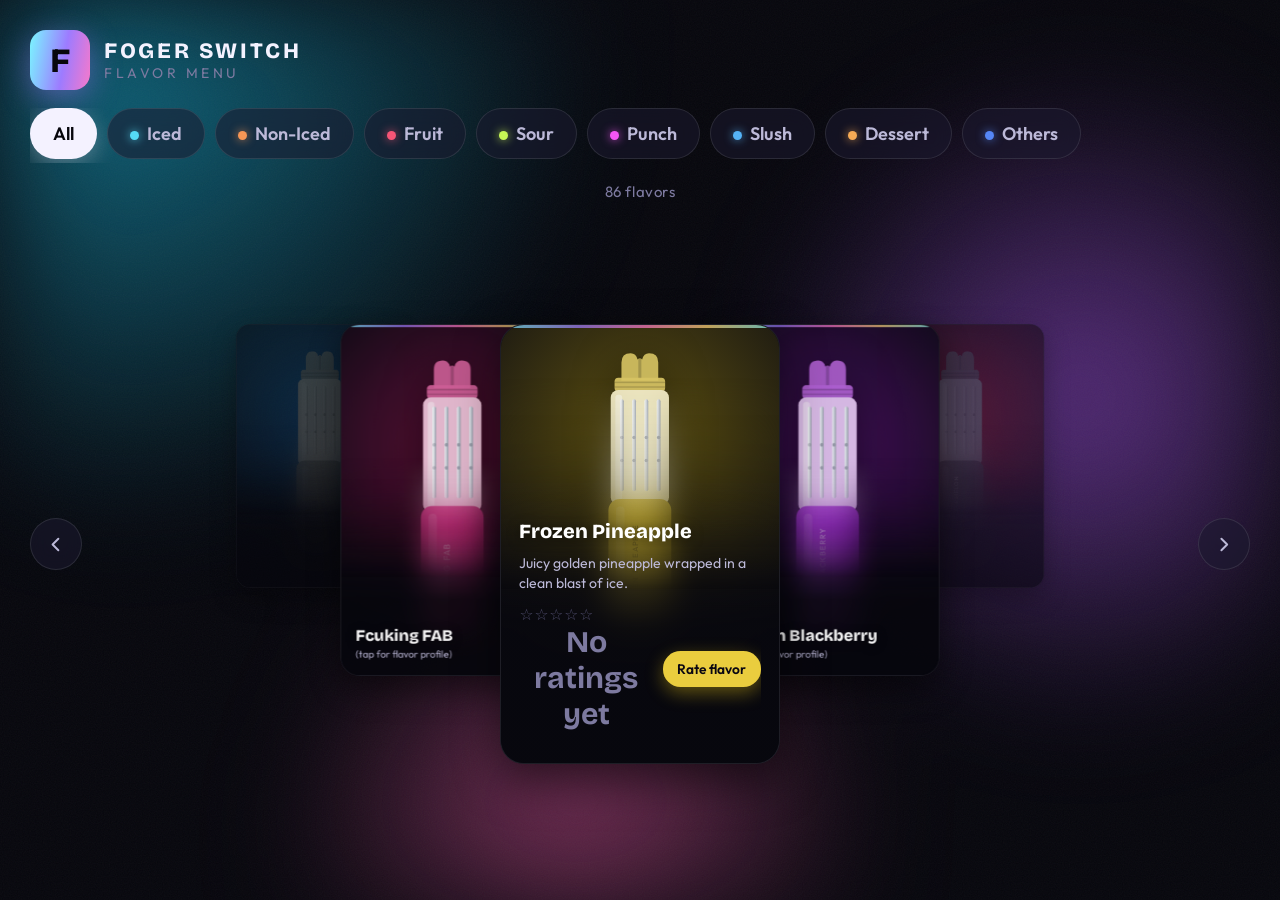
==== carousel.html @ e8deeb4f "Add infinite coverflow flavor carousel with momentum swipe + category filters Center flavor in the f" ====
<!DOCTYPE html>
<html lang="en">
<head>
<meta charset="UTF-8" />
<meta name="viewport" content="width=device-width, initial-scale=1.0, maximum-scale=1.0, user-scalable=no" />
<title>Foger Switch — Flavor Carousel</title>
<link rel="stylesheet" href="carousel.css" />
</head>
<body>
  <div class="aurora" aria-hidden="true"><span class="blob b1"></span><span class="blob b2"></span><span class="blob b3"></span></div>
  <div class="grain" aria-hidden="true"></div>

  <!-- idle attract -->
  <section id="attract" class="attract" aria-hidden="true">
    <div class="attract-inner">
      <p class="attract-kicker">Foger&nbsp;Switch</p>
      <h1 class="attract-title">Flavor<br/>Menu</h1>
      <p class="attract-sub">Tap anywhere to explore<br/><span id="attractCount">90</span> flavors</p>
      <div class="attract-pulse" aria-hidden="true"></div>
    </div>
  </section>

  <main id="app" class="app">
    <header class="topbar">
      <div class="brand">
        <span class="brand-mark">F</span>
        <span class="brand-text"><span class="brand-name">FOGER SWITCH</span><span class="brand-tag">Flavor Menu</span></span>
      </div>
    </header>

    <nav id="filters" class="filters" aria-label="Filter by category"></nav>
    <div class="count-row"><span id="resultCount" class="result-count"></span></div>

    <div class="carousel-wrap">
      <button id="prevBtn" class="nav-arrow left" aria-label="Previous flavor">
        <svg viewBox="0 0 24 24"><path d="M15 5l-7 7 7 7" fill="none" stroke="currentColor" stroke-width="2.4" stroke-linecap="round" stroke-linejoin="round"/></svg>
      </button>
      <div id="stage" class="stage">
        <div id="track" class="track"></div>
      </div>
      <button id="nextBtn" class="nav-arrow right" aria-label="Next flavor">
        <svg viewBox="0 0 24 24"><path d="M9 5l7 7-7 7" fill="none" stroke="currentColor" stroke-width="2.4" stroke-linecap="round" stroke-linejoin="round"/></svg>
      </button>
    </div>

    <p id="empty" class="empty" hidden>No flavors match that filter.</p>
  </main>

  <script src="carousel.js"></script>
</body>
</html>
---- carousel.css ----
/* ============================================================
   Foger Switch — Flavor Carousel
   Infinite coverflow: center flavor in the foreground, two
   mid-ground neighbors shifted up + cut off, two background
   neighbors shifted up more + mostly cut off (no identifying info).
   ============================================================ */
@font-face { font-family:"Bricolage"; src:url("fonts/bricolage.woff2") format("woff2"); font-weight:700; font-display:swap; }
@font-face { font-family:"Bricolage"; src:url("fonts/bricolage-800.woff2") format("woff2"); font-weight:800; font-display:swap; }
@font-face { font-family:"Outfit"; src:url("fonts/outfit-400.woff2") format("woff2"); font-weight:400; font-display:swap; }
@font-face { font-family:"Outfit"; src:url("fonts/outfit-600.woff2") format("woff2"); font-weight:600; font-display:swap; }

:root{
  --display:"Bricolage","Segoe UI",system-ui,sans-serif;
  --body:"Outfit","Segoe UI",system-ui,sans-serif;
  --bg:#07070d; --ink:#f4f2ff; --ink-soft:#bcb9d8; --ink-faint:#7d7aa0;
  --card:rgba(28,27,48,.55); --card-edge:rgba(255,255,255,.10);
  --holo:linear-gradient(100deg,#7af7ff 0%,#9d7bff 28%,#ff79c6 52%,#ffd479 74%,#7af7ff 100%);
  --ease:cubic-bezier(.22,.61,.36,1);
  --cw: clamp(190px, 24vw, 280px);
  --ch: clamp(300px, 38vw, 440px);
}
*{box-sizing:border-box;-webkit-tap-highlight-color:transparent;}
[hidden]{display:none !important;}
html,body{margin:0;height:100%;background:var(--bg);color:var(--ink);font-family:var(--body);overflow:hidden;user-select:none;}

/* atmosphere (shared look with the grid kiosk) */
.aurora{position:fixed;inset:0;z-index:0;overflow:hidden;filter:blur(60px);}
.blob{position:absolute;border-radius:50%;opacity:.5;mix-blend-mode:screen;will-change:transform;}
.b1{width:60vw;height:60vw;left:-10vw;top:-15vw;background:radial-gradient(circle at 30% 30%,#18d4ff,transparent 65%);animation:d1 26s var(--ease) infinite alternate;}
.b2{width:55vw;height:55vw;right:-12vw;top:5vh;background:radial-gradient(circle at 50% 50%,#b558ff,transparent 65%);animation:d2 32s var(--ease) infinite alternate;}
.b3{width:50vw;height:50vw;left:20vw;bottom:-20vw;background:radial-gradient(circle at 50% 50%,#ff5db1,transparent 64%);animation:d3 29s var(--ease) infinite alternate;}
@keyframes d1{to{transform:translate(18vw,12vh) scale(1.15);}}
@keyframes d2{to{transform:translate(-14vw,14vh) scale(1.1);}}
@keyframes d3{to{transform:translate(10vw,-16vh) scale(1.2);}}
.grain{position:fixed;inset:0;z-index:1;pointer-events:none;opacity:.045;
  background-image:url("data:image/svg+xml,%3Csvg xmlns='http://www.w3.org/2000/svg' width='160' height='160'%3E%3Cfilter id='n'%3E%3CfeTurbulence type='fractalNoise' baseFrequency='0.85' numOctaves='2'/%3E%3C/filter%3E%3Crect width='100%25' height='100%25' filter='url(%23n)'/%3E%3C/svg%3E");}

/* attract */
.attract{position:fixed;inset:0;z-index:60;display:grid;place-items:center;
  background:radial-gradient(120% 90% at 50% 30%, rgba(13,13,24,.4), #07070d 80%);
  opacity:0;visibility:hidden;transition:opacity .6s var(--ease),visibility .6s;}
.attract.show{opacity:1;visibility:visible;}
.attract-inner{text-align:center;}
.attract-kicker{font-family:var(--display);font-weight:700;letter-spacing:.5em;text-indent:.5em;font-size:clamp(14px,2.4vw,22px);color:var(--ink-soft);margin:0 0 .4em;text-transform:uppercase;}
.attract-title{font-family:var(--display);font-weight:800;margin:0;font-size:clamp(72px,18vw,230px);line-height:.86;letter-spacing:-.02em;background:var(--holo);background-size:220% 220%;-webkit-background-clip:text;background-clip:text;color:transparent;animation:holoShift 8s linear infinite;}
@keyframes holoShift{to{background-position:220% 0;}}
.attract-sub{font-family:var(--body);color:var(--ink-soft);font-size:clamp(18px,3vw,30px);margin:1.2em 0 0;line-height:1.4;}
.attract-sub span{color:var(--ink);font-weight:600;}
.attract-pulse{width:14px;height:14px;border-radius:50%;margin:2.2em auto 0;background:#7af7ff;box-shadow:0 0 0 0 rgba(122,247,255,.6);animation:pulse 1.8s var(--ease) infinite;}
@keyframes pulse{0%{box-shadow:0 0 0 0 rgba(122,247,255,.55);}70%{box-shadow:0 0 0 26px rgba(122,247,255,0);}100%{box-shadow:0 0 0 0 rgba(122,247,255,0);}}

/* app shell */
.app{position:relative;z-index:2;height:100%;display:flex;flex-direction:column;padding:clamp(16px,2.4vw,30px);gap:clamp(10px,1.4vw,18px);}
.topbar{flex:0 0 auto;display:flex;align-items:center;gap:clamp(16px,3vw,40px);flex-wrap:wrap;}
.brand{display:flex;align-items:center;gap:14px;flex:0 0 auto;}
.brand-mark{display:grid;place-items:center;width:clamp(44px,5vw,60px);height:clamp(44px,5vw,60px);font-family:var(--display);font-weight:800;font-size:clamp(24px,3vw,34px);border-radius:16px;color:#07070d;background:var(--holo);background-size:200% 200%;animation:holoShift 6s linear infinite;box-shadow:0 8px 30px rgba(157,123,255,.45);}
.brand-text{display:flex;flex-direction:column;line-height:1;}
.brand-name{font-family:var(--display);font-weight:800;letter-spacing:.12em;font-size:clamp(16px,2vw,22px);}
.brand-tag{font-family:var(--body);color:var(--ink-faint);font-size:clamp(11px,1.3vw,14px);letter-spacing:.25em;text-transform:uppercase;margin-top:4px;}

.filters{flex:0 0 auto;display:flex;gap:10px;overflow-x:auto;padding-bottom:4px;scrollbar-width:none;}
.filters::-webkit-scrollbar{display:none;}
.chip{--hue:250;flex:0 0 auto;cursor:pointer;font-family:var(--body);font-weight:600;font-size:clamp(14px,1.6vw,18px);color:var(--ink-soft);padding:clamp(9px,1.1vw,13px) clamp(16px,1.8vw,22px);border-radius:999px;background:var(--card);border:1px solid var(--card-edge);backdrop-filter:blur(10px);white-space:nowrap;transition:color .2s,border-color .2s,background .2s,transform .12s;}
.chip:active{transform:scale(.95);}
.chip .dot{display:inline-block;width:9px;height:9px;border-radius:50%;margin-right:8px;background:hsl(var(--hue) 90% 65%);box-shadow:0 0 10px hsl(var(--hue) 90% 65% / .8);vertical-align:middle;}
.chip.active{color:#07070d;font-weight:700;border-color:transparent;background:hsl(var(--hue) 90% 68%);box-shadow:0 6px 22px hsl(var(--hue) 90% 60% / .45);}
.chip.active .dot{background:#07070d;box-shadow:none;}
.chip.all.active{background:var(--ink);color:#07070d;box-shadow:0 6px 22px rgba(244,242,255,.3);}
.count-row{flex:0 0 auto;min-height:18px;text-align:center;}
.result-count{font-family:var(--body);color:var(--ink-faint);font-size:clamp(12px,1.3vw,15px);letter-spacing:.04em;}

.empty{flex:1 1 auto;display:grid;place-items:center;text-align:center;font-family:var(--display);font-weight:700;color:var(--ink-faint);font-size:clamp(20px,3vw,30px);}

/* ============================================================
   Carousel stage
   ============================================================ */
.carousel-wrap{flex:1 1 auto;min-height:0;position:relative;display:flex;align-items:center;gap:6px;}
.stage{position:relative;flex:1 1 auto;height:100%;overflow:hidden;touch-action:pan-y;cursor:grab;}
.stage.dragging{cursor:grabbing;}
.track{position:absolute;inset:0;}

.nav-arrow{flex:0 0 auto;width:clamp(38px,4.4vw,52px);height:clamp(38px,4.4vw,52px);border-radius:50%;
  background:var(--card);border:1px solid var(--card-edge);color:var(--ink-soft);backdrop-filter:blur(10px);
  display:grid;place-items:center;cursor:pointer;transition:transform .12s,color .2s,border-color .2s;z-index:5;}
.nav-arrow:active{transform:scale(.9);}
.nav-arrow svg{width:52%;height:52%;}

/* ---------- flavor card (slot) ---------- */
.card{--accent:#2f7bf0;--accent-h:218;position:absolute;left:50%;top:50%;width:var(--cw);height:var(--ch);
  margin-left:calc(var(--cw) / -2);margin-top:calc(var(--ch) / -2);
  border-radius:1.5rem;overflow:hidden;cursor:pointer;
  background:#0b0b14;border:1px solid rgba(255,255,255,.08);box-shadow:0 16px 44px rgba(0,0,0,.5);
  will-change:transform,opacity;}
.card::after{content:"";position:absolute;top:0;left:0;right:0;height:3px;background:var(--holo);opacity:.7;z-index:5;
  transition:opacity .3s;}
.hero{position:absolute;inset:0;display:flex;align-items:center;justify-content:center;background:radial-gradient(circle at 50% 34%, hsl(var(--accent-h) 70% 22%), #0a0a12 74%);transition:transform .45s var(--ease);}
.hero svg, .hero img{height:84%;width:auto;max-width:88%;object-fit:contain;filter:drop-shadow(0 14px 26px rgba(0,0,0,.55));transition:transform .45s var(--ease), filter .4s var(--ease);}
.card.open .hero{transform:translateY(-9%);}
.card.open .hero svg, .card.open .hero img{transform:scale(.8) translateY(-4%);}

/* background (silhouette) slots — no identifying detail, just a dim shape */
.card.silhouette .hero svg, .card.silhouette .hero img{filter:grayscale(1) brightness(.4) contrast(.85);}
.card.silhouette::after{opacity:0;}

/* large blurred gradient anchored to the bottom — grows on open */
.scrim{position:absolute;left:0;right:0;bottom:0;height:62%;z-index:2;pointer-events:none;
  -webkit-mask:linear-gradient(to top,#000 45%,transparent);mask:linear-gradient(to top,#000 45%,transparent);
  -webkit-backdrop-filter:blur(16px);backdrop-filter:blur(16px);
  background:linear-gradient(to top, rgba(8,8,14,.92) 35%, rgba(8,8,14,0));
  transition:height .5s var(--ease);}
.card.open .scrim{height:88%;}

.panel{position:absolute;left:0;right:0;bottom:0;z-index:3;padding:1rem 1.15rem 1.2rem;display:flex;flex-direction:column;
  transition:opacity .3s var(--ease);}
.card.silhouette .panel{opacity:0;pointer-events:none;}
.fname{font-family:var(--display);font-weight:800;font-size:1.25rem;line-height:1.05;margin:0;color:#fff;text-shadow:0 2px 12px rgba(0,0,0,.55);}
.hint{display:block;margin-top:.3rem;font-size:.78rem;color:var(--ink-soft);transition:opacity .25s,max-height .35s;opacity:1;max-height:2rem;}
.card.open .hint{opacity:0;max-height:0;}

/* slide-up reveal: profile + rating clearly translate up into view */
.reveal{display:flex;flex-direction:column;overflow:hidden;max-height:0;opacity:0;transform:translateY(26px);
  transition:max-height .5s var(--ease),opacity .35s .06s,transform .5s var(--ease);}
.card.open .reveal{max-height:16rem;opacity:1;transform:translateY(0);}
.profile{font-size:.88rem;line-height:1.4;color:var(--ink-soft);margin:.5rem 0 0;}
.meta{display:flex;align-items:center;justify-content:space-between;gap:.6rem;margin-top:.8rem;}
.rating{display:flex;flex-direction:column;gap:.1rem;font-size:.78rem;color:var(--ink-soft);}
.rating .stars-row{font-size:.98rem;line-height:1;letter-spacing:.06em;color:#4a4866;}
.rating .stars-row b{color:var(--accent);font-weight:400;}
.rating .score{color:var(--ink);font-weight:600;}
.rating .empty{color:var(--ink-faint);}
.rate-btn{flex:0 0 auto;font-family:var(--body);font-weight:600;font-size:.86rem;color:#0a0712;cursor:pointer;border:none;border-radius:1.1rem;padding:.55rem .9rem;white-space:nowrap;background:var(--accent);box-shadow:0 6px 18px hsl(var(--accent-h) 80% 45% / .45);transition:transform .12s,filter .2s;}
.rate-btn:active{transform:scale(.95);}
.rate-btn:disabled{cursor:default;background:#2a2940;color:var(--ink-faint);box-shadow:none;}
.rate-stars{display:flex;gap:.3rem;justify-content:center;margin-top:.75rem;opacity:0;max-height:0;overflow:hidden;transition:opacity .3s,max-height .35s var(--ease);}
.card.rating-open .rate-stars{opacity:1;max-height:4rem;}
.rate-stars button{background:none;border:none;cursor:pointer;font-size:1.75rem;line-height:1;color:#3a3858;padding:0 .08rem;transition:transform .1s,color .15s;}
.rate-stars button:hover,.rate-stars button.hot{color:var(--accent);transform:scale(1.12);}

@media (prefers-reduced-motion: reduce){
  .blob,.attract-title,.brand-mark{animation:none !important;}
}
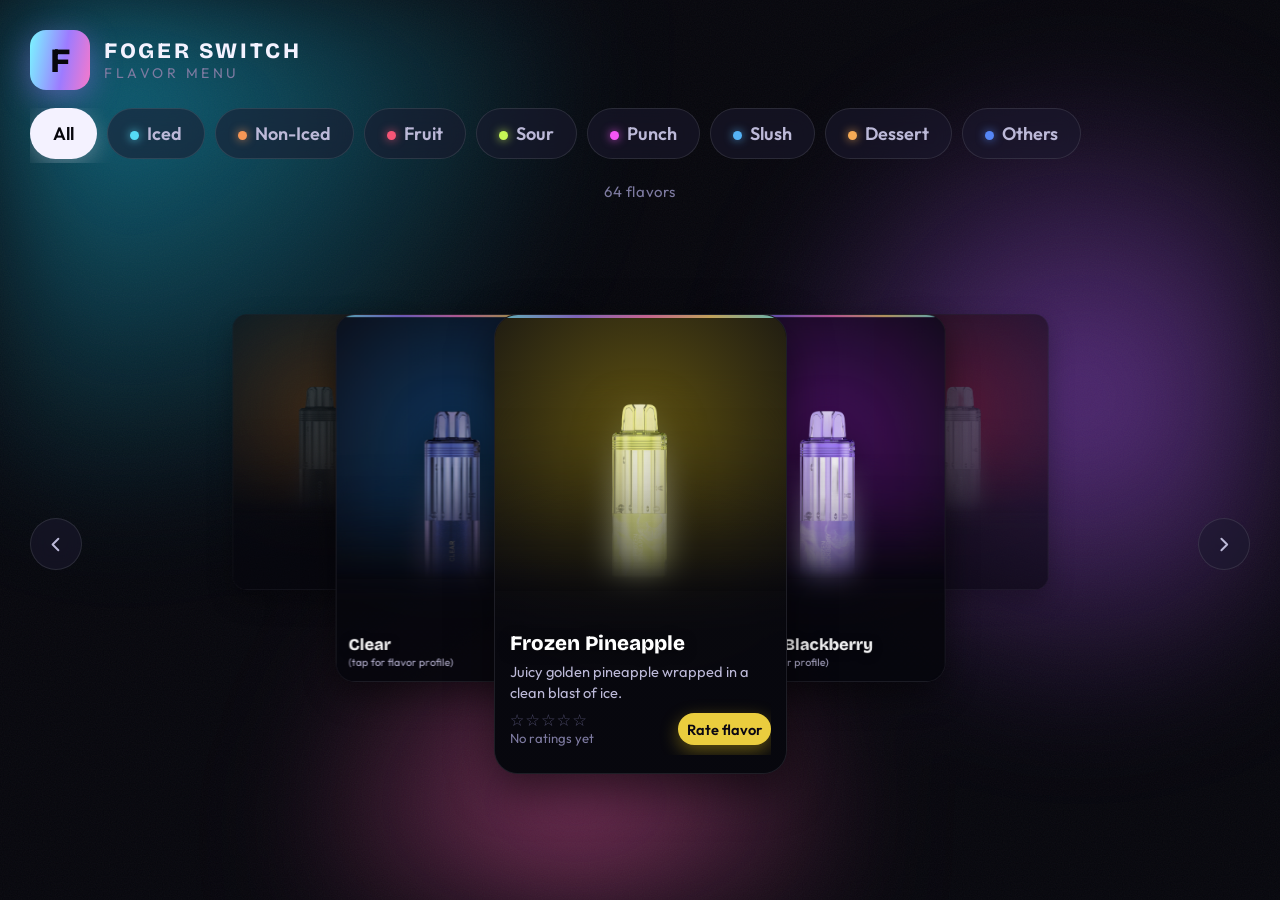
==== commit 70f3d57a: "Add on-device admin panel: stock toggles, add-flavor, passcodes New local admin page (admin.html) ga" ====
--- a/carousel.html
+++ b/carousel.html
@@ -46,6 +46,8 @@
     <p id="empty" class="empty" hidden>No flavors match that filter.</p>
   </main>
 
+  <script src="pod-art.js"></script>
+  <script src="kiosk-store.js"></script>
   <script src="carousel.js"></script>
 </body>
 </html>
--- a/carousel.css
+++ b/carousel.css
@@ -16,8 +16,11 @@
   --card:rgba(28,27,48,.55); --card-edge:rgba(255,255,255,.10);
   --holo:linear-gradient(100deg,#7af7ff 0%,#9d7bff 28%,#ff79c6 52%,#ffd479 74%,#7af7ff 100%);
   --ease:cubic-bezier(.22,.61,.36,1);
-  --cw: clamp(190px, 24vw, 280px);
-  --ch: clamp(300px, 38vw, 440px);
+  /* Fallback before JS measures real available space (see measureAndRender in
+     carousel.js) -- min(vw,vh) so it can't overflow a short/landscape viewport
+     even for the first paint. */
+  --ch: clamp(200px, min(72vh, 40vw), 440px);
+  --cw: calc(var(--ch) * 0.636);
 }
 *{box-sizing:border-box;-webkit-tap-highlight-color:transparent;}
 [hidden]{display:none !important;}
@@ -42,7 +45,7 @@
 .attract.show{opacity:1;visibility:visible;}
 .attract-inner{text-align:center;}
 .attract-kicker{font-family:var(--display);font-weight:700;letter-spacing:.5em;text-indent:.5em;font-size:clamp(14px,2.4vw,22px);color:var(--ink-soft);margin:0 0 .4em;text-transform:uppercase;}
-.attract-title{font-family:var(--display);font-weight:800;margin:0;font-size:clamp(72px,18vw,230px);line-height:.86;letter-spacing:-.02em;background:var(--holo);background-size:220% 220%;-webkit-background-clip:text;background-clip:text;color:transparent;animation:holoShift 8s linear infinite;}
+.attract-title{font-family:var(--display);font-weight:800;margin:0;font-size:clamp(56px,min(18vw,20vh),230px);line-height:.86;letter-spacing:-.02em;background:var(--holo);background-size:220% 220%;-webkit-background-clip:text;background-clip:text;color:transparent;animation:holoShift 8s linear infinite;}
 @keyframes holoShift{to{background-position:220% 0;}}
 .attract-sub{font-family:var(--body);color:var(--ink-soft);font-size:clamp(18px,3vw,30px);margin:1.2em 0 0;line-height:1.4;}
 .attract-sub span{color:var(--ink);font-weight:600;}
@@ -102,6 +105,18 @@
 .card.silhouette .hero svg, .card.silhouette .hero img{filter:grayscale(1) brightness(.4) contrast(.85);}
 .card.silhouette::after{opacity:0;}
 
+/* out-of-stock (admin-toggled) — dimmed "locked" look, still interactive.
+   Independent of .silhouette (depth); when a card is both, silhouette wins
+   visually and the badge hides (no identifying detail on deep back cards). */
+.card.unavailable .hero svg, .card.unavailable .hero img{filter:grayscale(.85) brightness(.62) contrast(.92);}
+.card.unavailable::after{opacity:.25;}
+.stock-badge{position:absolute;top:calc(var(--cw)*.06);left:50%;transform:translateX(-50%);z-index:6;
+  font-family:var(--display);font-weight:800;letter-spacing:.14em;text-transform:uppercase;
+  font-size:clamp(9px,calc(var(--cw)*.052),15px);color:#fff;white-space:nowrap;
+  padding:.45em .85em;border-radius:999px;background:rgba(10,8,14,.72);border:1px solid rgba(255,255,255,.22);
+  -webkit-backdrop-filter:blur(6px);backdrop-filter:blur(6px);box-shadow:0 6px 18px rgba(0,0,0,.45);}
+.card.silhouette .stock-badge{display:none;}
+
 /* large blurred gradient anchored to the bottom — grows on open */
 .scrim{position:absolute;left:0;right:0;bottom:0;height:62%;z-index:2;pointer-events:none;
   -webkit-mask:linear-gradient(to top,#000 45%,transparent);mask:linear-gradient(to top,#000 45%,transparent);
@@ -110,30 +125,32 @@
   transition:height .5s var(--ease);}
 .card.open .scrim{height:88%;}
 
-.panel{position:absolute;left:0;right:0;bottom:0;z-index:3;padding:1rem 1.15rem 1.2rem;display:flex;flex-direction:column;
+.panel{position:absolute;left:0;right:0;bottom:0;z-index:3;padding:calc(var(--cw)*.063) calc(var(--cw)*.05);display:flex;flex-direction:column;
   transition:opacity .3s var(--ease);}
 .card.silhouette .panel{opacity:0;pointer-events:none;}
-.fname{font-family:var(--display);font-weight:800;font-size:1.25rem;line-height:1.05;margin:0;color:#fff;text-shadow:0 2px 12px rgba(0,0,0,.55);}
-.hint{display:block;margin-top:.3rem;font-size:.78rem;color:var(--ink-soft);transition:opacity .25s,max-height .35s;opacity:1;max-height:2rem;}
+.fname{font-family:var(--display);font-weight:800;font-size:clamp(13px,calc(var(--cw)*.07),26px);line-height:1.05;margin:0;color:#fff;text-shadow:0 2px 12px rgba(0,0,0,.55);}
+.hint{display:block;margin-top:calc(var(--cw)*.0095);font-size:clamp(9px,calc(var(--cw)*.045),16px);color:var(--ink-soft);transition:opacity .25s,max-height .35s;opacity:1;max-height:calc(var(--cw)*.047);}
 .card.open .hint{opacity:0;max-height:0;}
 
-/* slide-up reveal: profile + rating clearly translate up into view */
+/* slide-up reveal: profile + rating clearly translate up into view.
+   Sized via calc(var(--cw)*fraction) rather than cqw/cqh container-query
+   units, matching the rest of the panel's proportional sizing below. */
 .reveal{display:flex;flex-direction:column;overflow:hidden;max-height:0;opacity:0;transform:translateY(26px);
   transition:max-height .5s var(--ease),opacity .35s .06s,transform .5s var(--ease);}
-.card.open .reveal{max-height:16rem;opacity:1;transform:translateY(0);}
-.profile{font-size:.88rem;line-height:1.4;color:var(--ink-soft);margin:.5rem 0 0;}
-.meta{display:flex;align-items:center;justify-content:space-between;gap:.6rem;margin-top:.8rem;}
-.rating{display:flex;flex-direction:column;gap:.1rem;font-size:.78rem;color:var(--ink-soft);}
-.rating .stars-row{font-size:.98rem;line-height:1;letter-spacing:.06em;color:#4a4866;}
+.card.open .reveal{max-height:calc(var(--cw)*.94);opacity:1;transform:translateY(0);}
+.profile{font-size:clamp(10px,calc(var(--cw)*.05),17px);line-height:1.4;color:var(--ink-soft);margin:calc(var(--cw)*.016) 0 0;}
+.meta{display:flex;align-items:center;justify-content:space-between;gap:.6rem;margin-top:calc(var(--cw)*.031);}
+.rating{display:flex;flex-direction:column;gap:.1rem;font-size:clamp(9px,calc(var(--cw)*.045),16px);color:var(--ink-soft);min-width:0;}
+.rating .stars-row{font-size:clamp(11px,calc(var(--cw)*.056),19px);line-height:1;letter-spacing:.06em;color:#4a4866;}
 .rating .stars-row b{color:var(--accent);font-weight:400;}
-.rating .score{color:var(--ink);font-weight:600;}
-.rating .empty{color:var(--ink-faint);}
-.rate-btn{flex:0 0 auto;font-family:var(--body);font-weight:600;font-size:.86rem;color:#0a0712;cursor:pointer;border:none;border-radius:1.1rem;padding:.55rem .9rem;white-space:nowrap;background:var(--accent);box-shadow:0 6px 18px hsl(var(--accent-h) 80% 45% / .45);transition:transform .12s,filter .2s;}
+.rating .score{color:var(--ink);font-weight:600;white-space:nowrap;}
+.rating-empty{font-family:var(--body);font-weight:400;font-size:clamp(9px,calc(var(--cw)*.045),16px);text-align:left;color:var(--ink-faint);}
+.rate-btn{flex:0 0 auto;font-family:var(--body);font-weight:600;font-size:clamp(10px,calc(var(--cw)*.05),17px);color:#0a0712;cursor:pointer;border:none;border-radius:1.1rem;padding:calc(var(--cw)*.022) calc(var(--cw)*.03);white-space:nowrap;background:var(--accent);box-shadow:0 6px 18px hsl(var(--accent-h) 80% 45% / .45);transition:transform .12s,filter .2s;}
 .rate-btn:active{transform:scale(.95);}
 .rate-btn:disabled{cursor:default;background:#2a2940;color:var(--ink-faint);box-shadow:none;}
-.rate-stars{display:flex;gap:.3rem;justify-content:center;margin-top:.75rem;opacity:0;max-height:0;overflow:hidden;transition:opacity .3s,max-height .35s var(--ease);}
-.card.rating-open .rate-stars{opacity:1;max-height:4rem;}
-.rate-stars button{background:none;border:none;cursor:pointer;font-size:1.75rem;line-height:1;color:#3a3858;padding:0 .08rem;transition:transform .1s,color .15s;}
+.rate-stars{display:flex;gap:.3rem;justify-content:center;margin-top:calc(var(--cw)*.028);opacity:0;max-height:0;overflow:hidden;transition:opacity .3s,max-height .35s var(--ease);}
+.card.rating-open .rate-stars{opacity:1;max-height:calc(var(--cw)*.25);}
+.rate-stars button{background:none;border:none;cursor:pointer;font-size:clamp(16px,calc(var(--cw)*.10),32px);line-height:1;color:#3a3858;padding:0 .08rem;transition:transform .1s,color .15s;}
 .rate-stars button:hover,.rate-stars button.hot{color:var(--accent);transform:scale(1.12);}
 
 @media (prefers-reduced-motion: reduce){
